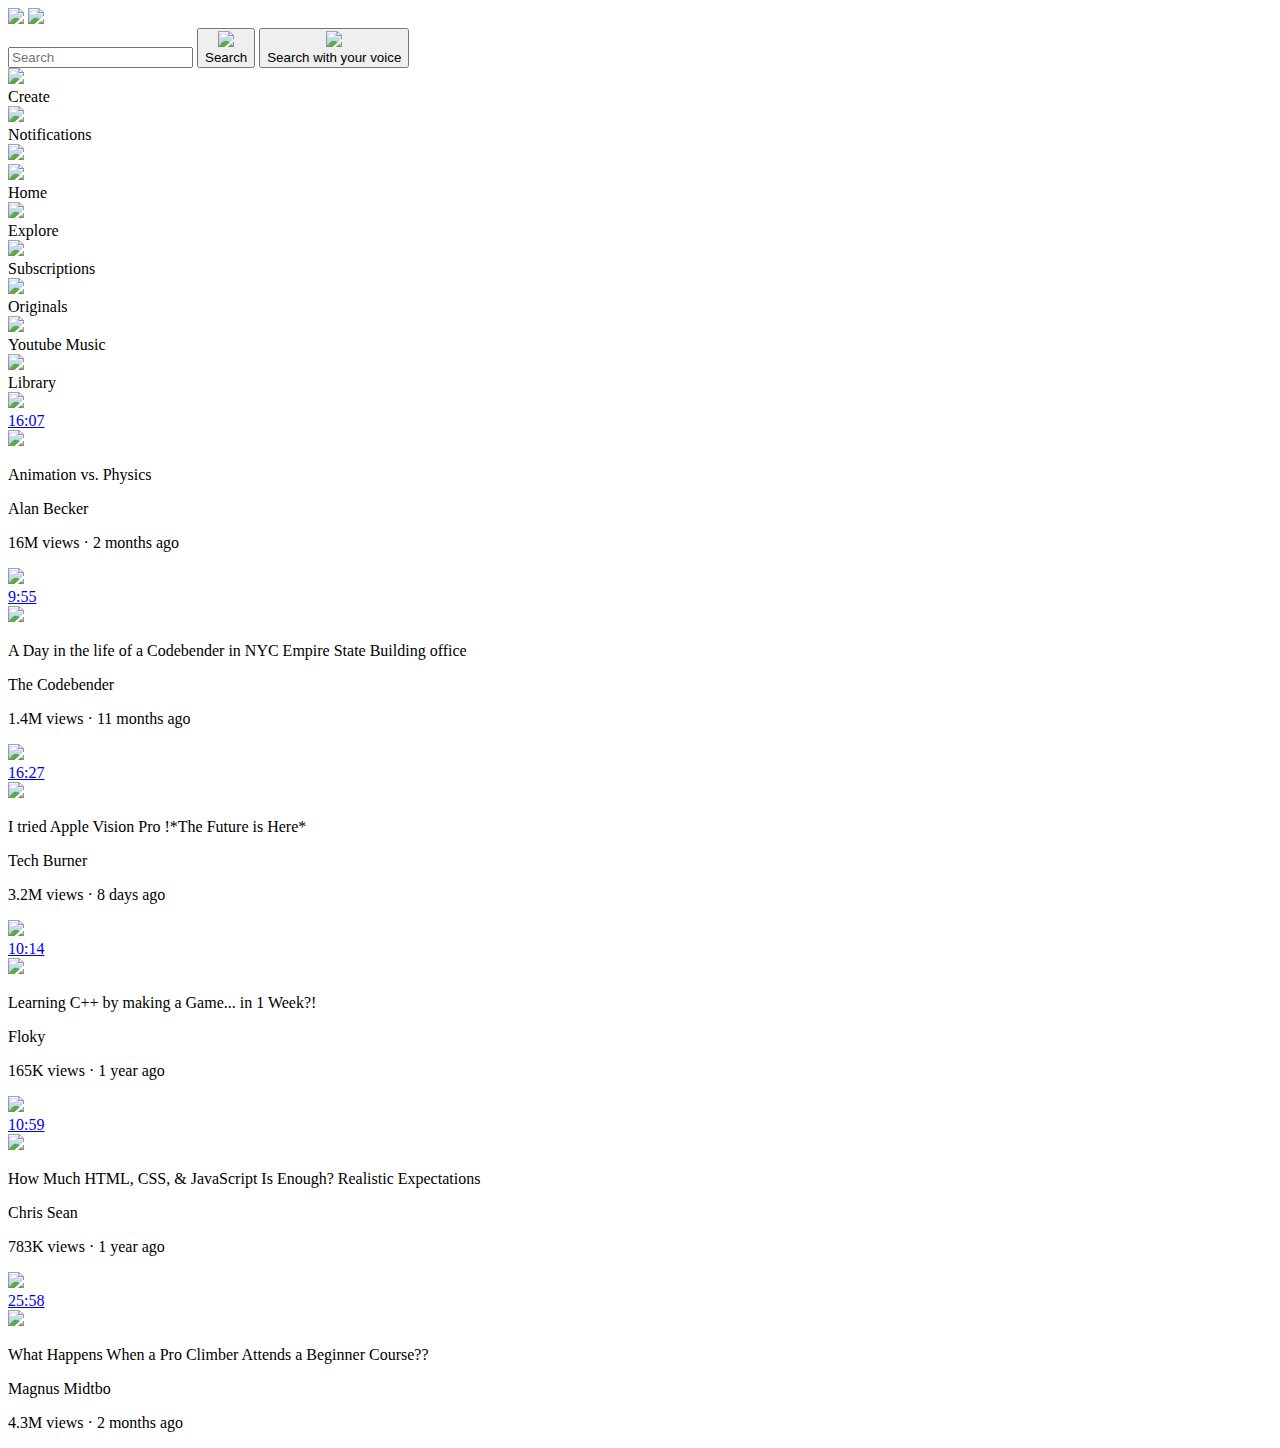
==== index.html @ 5e947237 "Update and rename youtube.html to index.html" ====
<!DOCTYPE html>
<html>

<head>
  <title>Youtube.com Clone</title>

  <link rel="stylesheet" href="/Youtube-Clone/youtube-styles/general.css">
  <link rel="stylesheet" href="/Youtube-Clone/youtube-styles/header.css">
  <link rel="stylesheet" href="/Youtube-Clone/youtube-styles/video.css">
  <link rel="stylesheet" href="/Youtube-Clone/youtube-styles/sidebar.css">

  <link rel="preconnect" href="https://fonts.googleapis.com">
  <link rel="preconnect" href="https://fonts.gstatic.com" crossorigin>
  <link
    href="https://fonts.googleapis.com/css2?family=Roboto:ital,wght@0,100;0,300;0,400;0,500;0,700;0,900;1,100;1,300;1,400;1,500;1,700;1,900&display=swap"
    rel="stylesheet">
</head>

<body>
  <div class="header">

    <div class="left-section">
      <img class="hamburger-menu" src="/Youtube-Clone/icons/hamburger-menu.svg">
      <img class="youtube-logo" src="/Youtube-Clone/icons/youtube-logo.svg">
    </div>

    <div class="middle-section">
      <input class="search-bar" type="text" placeholder="Search">
      <button class="search-button">
        <img class="search-icon" src="/Youtube-Clone/icons/search.svg">
        <div class="tooltip">Search</div>
      </button>
      <button class="voice-search-button">
        <img class="search" src="/Youtube-Clone/icons/voice-search-icon.svg">
        <div class="tooltip">Search with your voice</div>
      </button>
    </div>

    <div class="right-section">
      <div class="upload-icon-container">
        <img class="upload-icon" src="/Youtube-Clone/icons/upload.svg">
        <div class="tooltip">Create</div>
      </div>
      <div class="notifications-icon-container">
        <img class="notifications-icon" src="/Youtube-Clone/icons/notifications.svg">
        <div class="tooltip">Notifications</div>
      </div>
      <img class="profile-pic" src="/Youtube-Clone/icons/profilepic.jpeg">
    </div>
  </div>

  <div class="sidebar">
    <div class="sidebar-link">
      <img class="home" src="/Youtube-Clone/icons/home.svg">
      <div>Home</div>
    </div>
    <div class="sidebar-link">
      <img src="/Youtube-Clone/icons/explore.svg">
      <div>Explore</div>
    </div>
    <div class="sidebar-link">
      <img src="/Youtube-Clone/icons/subscriptions.svg">
      <div>Subscriptions</div>
    </div>
    <div class="sidebar-link">
      <img src="/Youtube-Clone/icons/originals.svg">
      <div>Originals</div>
    </div>
    <div class="sidebar-link">
      <img src="/Youtube-Clone/icons/youtube-music.svg">
      <div>Youtube Music</div>
    </div>
    <div class="sidebar-link">
      <img src="/Youtube-Clone/icons/library.svg">
      <div>Library</div>
    </div>
  </div>



  <div class="video-grid">
    <div class="video-preview">
      <div class="thumbnail-row">
        <a href="https://www.youtube.com/watch?v=ErMSHiQRnc8">
        <img class="thumbnail" src="/Youtube-Clone/thumbnail/img2.webp">
        <div class="video-time">16:07</div>
        </a>
      </div>
      <div class="video-info-grid">
        <div class="channel-picture">
          <img class="profile-picture" src="/Youtube-Clone/thumbnail/alanbecker.jpg">
        </div>
        <div class="video-info">
          <p class="video-title">
            Animation vs. Physics
          </p>
          <p class="video-author">
            Alan Becker
          </p>
          <p class="video-stats">
            16M views &#183; 2 months ago
          </p>
        </div>
      </div>
    </div>

    <div class="video-preview">
      <div class="thumbnail-row">
        <a href="https://www.youtube.com/watch?v=fVgq6j-krzU&pp=ygUgYSBkYXkgaW50aGUgbGlmZSBvZiBhIGNvZGViZW5kZXI%3D">
        <img class="thumbnail" src="/Youtube-Clone/thumbnail/img3.webp">
        <div class="video-time">9:55</div>
        </a>
      </div>
      <div class="video-info-grid">
        <div class="channel-picture">
          <img class="profile-picture" src="/Youtube-Clone/thumbnail/thecodebender.jpg">
        </div>
        <div class="video-info">
          <p class="video-title">
            A Day in the life of a Codebender in NYC Empire State Building office
          </p>
          <p class="video-author">
            The Codebender
          </p>
          <p class="video-stats">
            1.4M views &#183; 11 months ago
          </p>
        </div>
      </div>
    </div>

    <div class="video-preview">
      <div class="thumbnail-row">
        <a href="https://www.youtube.com/watch?v=9ZTu_aOSmfg">
        <img class="thumbnail" src="/Youtube-Clone/thumbnail/img4.webp">
        <div class="video-time">16:27</div>
        </a>
      </div>
      <div class="video-info-grid">
        <div class="channel-picture">
          <img class="profile-picture" src="/Youtube-Clone/thumbnail/4.jpg">
        </div>
        <div class="video-info">
          <p class="video-title">
            I tried Apple Vision Pro !*The Future is Here*
          </p>
          <p class="video-author">
            Tech Burner
          </p>
          <p class="video-stats">
            3.2M views &#183; 8 days ago
          </p>
        </div>
      </div>
    </div>

    <div class="video-preview">
      <div class="thumbnail-row">
        <a href="https://www.youtube.com/watch?v=y27SHJh706A">
        <img class="thumbnail" src="/Youtube-Clone/thumbnail/5.webp">
        <div class="video-time">10:14</div>
        </a>
      </div>
      <div class="video-info-grid">
        <div class="channel-picture">
          <img class="profile-picture" src="/Youtube-Clone/thumbnail/5.jpg">
        </div>
        <div class="video-info">
          <p class="video-title">
            Learning C++ by making a Game... in 1 Week?!
          </p>
          <p class="video-author">
            Floky
          </p>
          <p class="video-stats">
            165K views &#183; 1 year ago
          </p>
        </div>
      </div>
    </div>

    <div class="video-preview">
      <div class="thumbnail-row">
        <a href="https://www.youtube.com/watch?v=A7fF6czIxEo">
        <img class="thumbnail" src="/Youtube-Clone/thumbnail/6.webp">
        <div class="video-time">10:59</div>
        </a>
      </div>
      <div class="video-info-grid">
        <div class="channel-picture">
          <img class="profile-picture" src="/Youtube-Clone/thumbnail/6.jpg">
        </div>
        <div class="video-info">
          <p class="video-title">
            How Much HTML, CSS, & JavaScript Is Enough? Realistic Expectations
          </p>
          <p class="video-author">
            Chris Sean
          </p>
          <p class="video-stats">
            783K views &#183; 1 year ago
          </p>
        </div>
      </div>
    </div>


    <div class="video-preview">
      <div class="thumbnail-row">
        <a href="https://www.youtube.com/watch?v=oRapwDWgElQ">
        <img class="thumbnail" src="/Youtube-Clone/thumbnail/7.webp">
        <div class="video-time">25:58</div>
        </a>
      </div>
      <div class="video-info-grid">
        <div class="channel-picture">
          <img class="profile-picture" src="/Youtube-Clone/thumbnail/7.jpg">
        </div>
        <div class="video-info">
          <p class="video-title">
            What Happens When a Pro Climber Attends a Beginner Course??
          </p>
          <p class="video-author">
            Magnus Midtbo
          </p>
          <p class="video-stats">
            4.3M views &#183; 2 months ago
          </p>
        </div>
      </div>
    </div>


  </div>




</body>

</html>
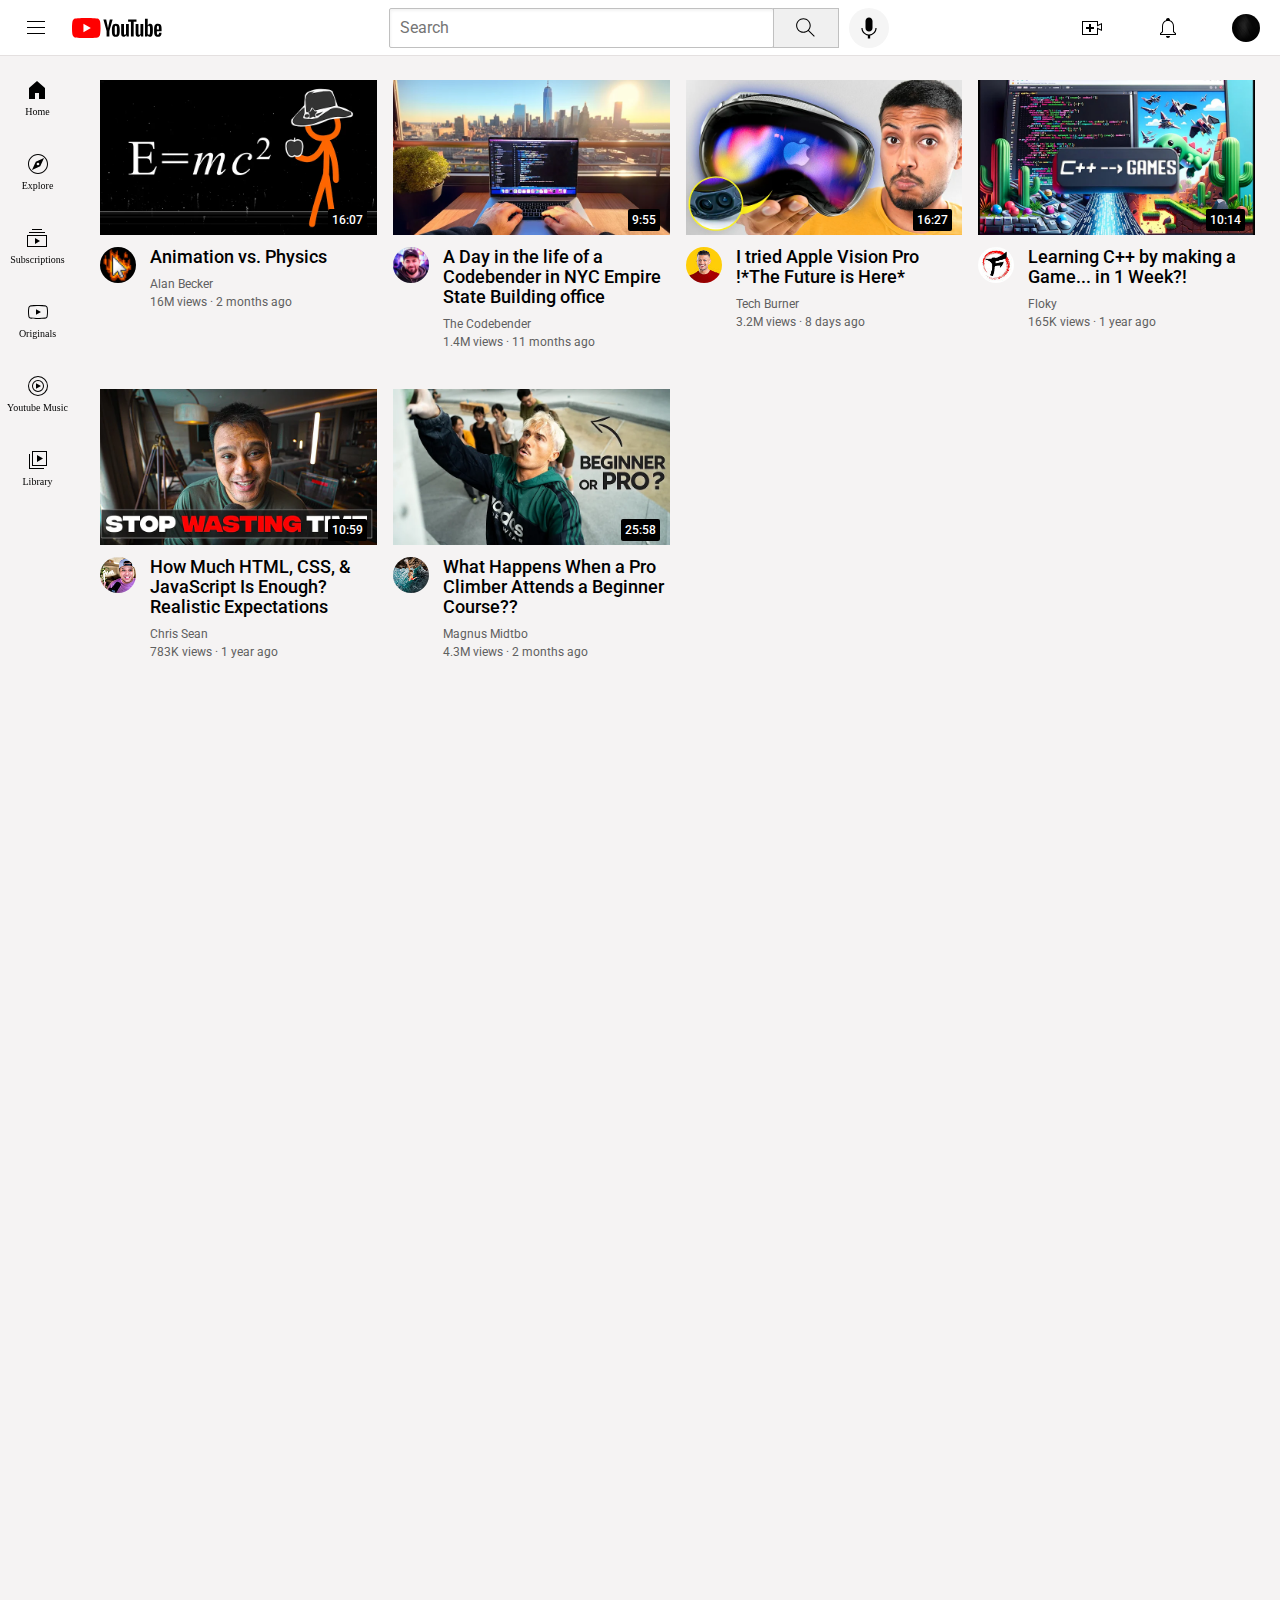
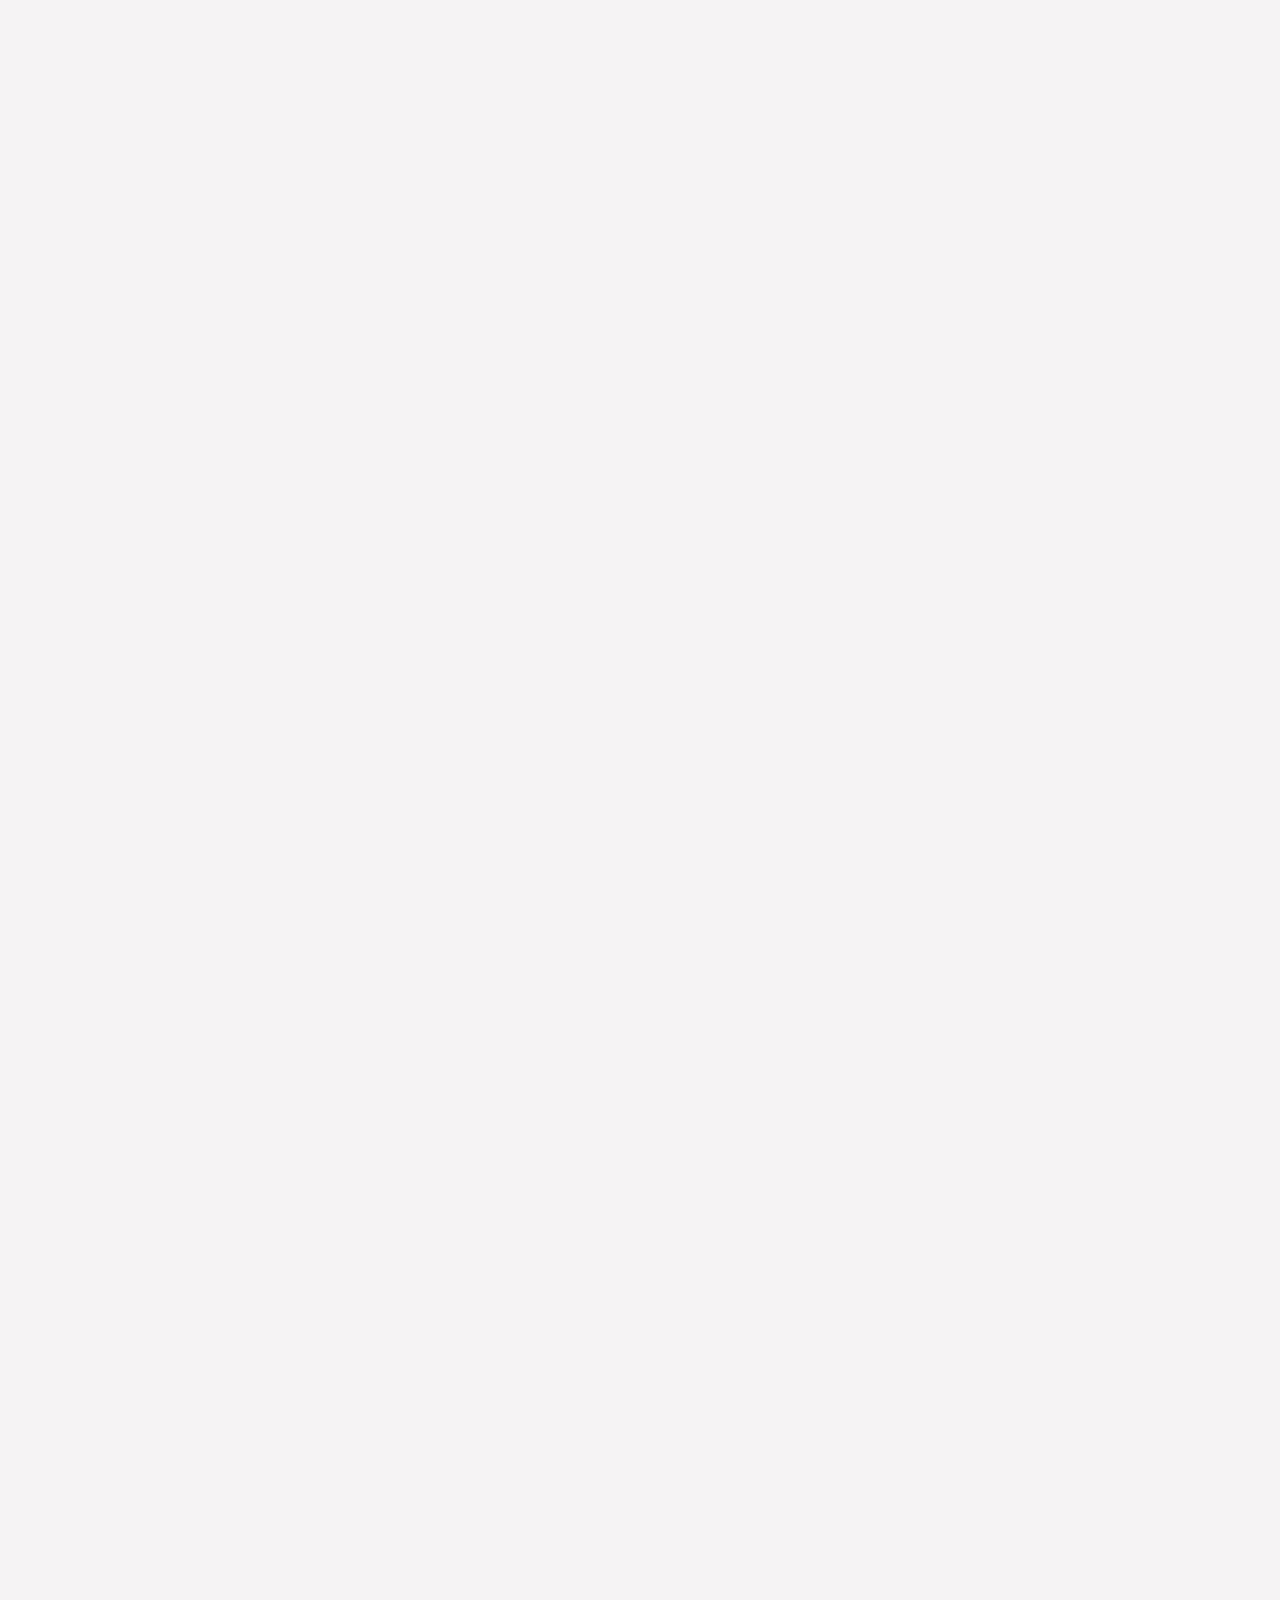
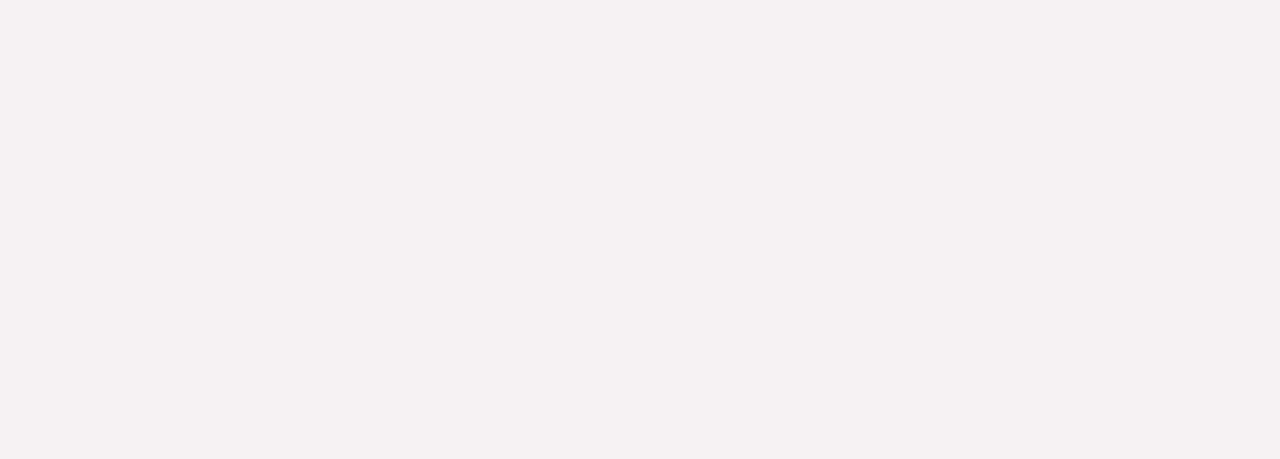
==== commit fd1b57ac: "Update index.html" ====
--- a/index.html
+++ b/index.html
@@ -4,10 +4,10 @@
 <head>
   <title>Youtube.com Clone</title>
 
-  <link rel="stylesheet" href="/Youtube-Clone/youtube-styles/general.css">
-  <link rel="stylesheet" href="/Youtube-Clone/youtube-styles/header.css">
-  <link rel="stylesheet" href="/Youtube-Clone/youtube-styles/video.css">
-  <link rel="stylesheet" href="/Youtube-Clone/youtube-styles/sidebar.css">
+  <link rel="stylesheet" href="/youtube-styles/general.css">
+  <link rel="stylesheet" href="/youtube-styles/header.css">
+  <link rel="stylesheet" href="/youtube-styles/video.css">
+  <link rel="stylesheet" href="/youtube-styles/sidebar.css">
 
   <link rel="preconnect" href="https://fonts.googleapis.com">
   <link rel="preconnect" href="https://fonts.gstatic.com" crossorigin>
@@ -20,58 +20,58 @@
   <div class="header">
 
     <div class="left-section">
-      <img class="hamburger-menu" src="/Youtube-Clone/icons/hamburger-menu.svg">
-      <img class="youtube-logo" src="/Youtube-Clone/icons/youtube-logo.svg">
+      <img class="hamburger-menu" src="/icons/hamburger-menu.svg">
+      <img class="youtube-logo" src="/icons/youtube-logo.svg">
     </div>
 
     <div class="middle-section">
       <input class="search-bar" type="text" placeholder="Search">
       <button class="search-button">
-        <img class="search-icon" src="/Youtube-Clone/icons/search.svg">
+        <img class="search-icon" src="/icons/search.svg">
         <div class="tooltip">Search</div>
       </button>
       <button class="voice-search-button">
-        <img class="search" src="/Youtube-Clone/icons/voice-search-icon.svg">
+        <img class="search" src="/icons/voice-search-icon.svg">
         <div class="tooltip">Search with your voice</div>
       </button>
     </div>
 
     <div class="right-section">
       <div class="upload-icon-container">
-        <img class="upload-icon" src="/Youtube-Clone/icons/upload.svg">
+        <img class="upload-icon" src="/icons/upload.svg">
         <div class="tooltip">Create</div>
       </div>
       <div class="notifications-icon-container">
-        <img class="notifications-icon" src="/Youtube-Clone/icons/notifications.svg">
+        <img class="notifications-icon" src="/icons/notifications.svg">
         <div class="tooltip">Notifications</div>
       </div>
-      <img class="profile-pic" src="/Youtube-Clone/icons/profilepic.jpeg">
+      <img class="profile-pic" src="/icons/profilepic.jpeg">
     </div>
   </div>
 
   <div class="sidebar">
     <div class="sidebar-link">
-      <img class="home" src="/Youtube-Clone/icons/home.svg">
+      <img class="home" src="/icons/home.svg">
       <div>Home</div>
     </div>
     <div class="sidebar-link">
-      <img src="/Youtube-Clone/icons/explore.svg">
+      <img src="/icons/explore.svg">
       <div>Explore</div>
     </div>
     <div class="sidebar-link">
-      <img src="/Youtube-Clone/icons/subscriptions.svg">
+      <img src="/icons/subscriptions.svg">
       <div>Subscriptions</div>
     </div>
     <div class="sidebar-link">
-      <img src="/Youtube-Clone/icons/originals.svg">
+      <img src="/icons/originals.svg">
       <div>Originals</div>
     </div>
     <div class="sidebar-link">
-      <img src="/Youtube-Clone/icons/youtube-music.svg">
+      <img src="/icons/youtube-music.svg">
       <div>Youtube Music</div>
     </div>
     <div class="sidebar-link">
-      <img src="/Youtube-Clone/icons/library.svg">
+      <img src="/icons/library.svg">
       <div>Library</div>
     </div>
   </div>
@@ -82,13 +82,13 @@
     <div class="video-preview">
       <div class="thumbnail-row">
         <a href="https://www.youtube.com/watch?v=ErMSHiQRnc8">
-        <img class="thumbnail" src="/Youtube-Clone/thumbnail/img2.webp">
+        <img class="thumbnail" src="/thumbnail/img2.webp">
         <div class="video-time">16:07</div>
         </a>
       </div>
       <div class="video-info-grid">
         <div class="channel-picture">
-          <img class="profile-picture" src="/Youtube-Clone/thumbnail/alanbecker.jpg">
+          <img class="profile-picture" src="/thumbnail/alanbecker.jpg">
         </div>
         <div class="video-info">
           <p class="video-title">
@@ -107,13 +107,13 @@
     <div class="video-preview">
       <div class="thumbnail-row">
         <a href="https://www.youtube.com/watch?v=fVgq6j-krzU&pp=ygUgYSBkYXkgaW50aGUgbGlmZSBvZiBhIGNvZGViZW5kZXI%3D">
-        <img class="thumbnail" src="/Youtube-Clone/thumbnail/img3.webp">
+        <img class="thumbnail" src="/thumbnail/img3.webp">
         <div class="video-time">9:55</div>
         </a>
       </div>
       <div class="video-info-grid">
         <div class="channel-picture">
-          <img class="profile-picture" src="/Youtube-Clone/thumbnail/thecodebender.jpg">
+          <img class="profile-picture" src="/thumbnail/thecodebender.jpg">
         </div>
         <div class="video-info">
           <p class="video-title">
@@ -132,13 +132,13 @@
     <div class="video-preview">
       <div class="thumbnail-row">
         <a href="https://www.youtube.com/watch?v=9ZTu_aOSmfg">
-        <img class="thumbnail" src="/Youtube-Clone/thumbnail/img4.webp">
+        <img class="thumbnail" src="/thumbnail/img4.webp">
         <div class="video-time">16:27</div>
         </a>
       </div>
       <div class="video-info-grid">
         <div class="channel-picture">
-          <img class="profile-picture" src="/Youtube-Clone/thumbnail/4.jpg">
+          <img class="profile-picture" src="/thumbnail/4.jpg">
         </div>
         <div class="video-info">
           <p class="video-title">
@@ -157,13 +157,13 @@
     <div class="video-preview">
       <div class="thumbnail-row">
         <a href="https://www.youtube.com/watch?v=y27SHJh706A">
-        <img class="thumbnail" src="/Youtube-Clone/thumbnail/5.webp">
+        <img class="thumbnail" src="/thumbnail/5.webp">
         <div class="video-time">10:14</div>
         </a>
       </div>
       <div class="video-info-grid">
         <div class="channel-picture">
-          <img class="profile-picture" src="/Youtube-Clone/thumbnail/5.jpg">
+          <img class="profile-picture" src="/thumbnail/5.jpg">
         </div>
         <div class="video-info">
           <p class="video-title">
@@ -182,13 +182,13 @@
     <div class="video-preview">
       <div class="thumbnail-row">
         <a href="https://www.youtube.com/watch?v=A7fF6czIxEo">
-        <img class="thumbnail" src="/Youtube-Clone/thumbnail/6.webp">
+        <img class="thumbnail" src="/thumbnail/6.webp">
         <div class="video-time">10:59</div>
         </a>
       </div>
       <div class="video-info-grid">
         <div class="channel-picture">
-          <img class="profile-picture" src="/Youtube-Clone/thumbnail/6.jpg">
+          <img class="profile-picture" src="/thumbnail/6.jpg">
         </div>
         <div class="video-info">
           <p class="video-title">
@@ -208,13 +208,13 @@
     <div class="video-preview">
       <div class="thumbnail-row">
         <a href="https://www.youtube.com/watch?v=oRapwDWgElQ">
-        <img class="thumbnail" src="/Youtube-Clone/thumbnail/7.webp">
+        <img class="thumbnail" src="/thumbnail/7.webp">
         <div class="video-time">25:58</div>
         </a>
       </div>
       <div class="video-info-grid">
         <div class="channel-picture">
-          <img class="profile-picture" src="/Youtube-Clone/thumbnail/7.jpg">
+          <img class="profile-picture" src="/thumbnail/7.jpg">
         </div>
         <div class="video-info">
           <p class="video-title">
--- a/youtube-styles/general.css
+++ b/youtube-styles/general.css
@@ -0,0 +1,14 @@
+p {
+  font-family: Roboto, Arial;
+  margin-top: 0;
+  margin-bottom: 0;
+}
+
+body{
+  margin: 0;
+  padding-top: 80px;
+  padding-left: 100px;
+  padding-right: 25px;
+  padding-bottom: 3000px;
+  background-color: rgb(245, 243, 243);
+}--- a/youtube-styles/header.css
+++ b/youtube-styles/header.css
@@ -0,0 +1,156 @@
+.header{
+  height: 55px;
+  background-color: white;
+  display: flex;
+  flex-direction: row;
+  align-items: center;
+  justify-content: space-between;
+  position: fixed;
+  top: 0px;
+  left: 0px;
+  right: 0px;
+  border-bottom-width: 1px;
+  border-bottom-style: solid;
+  border-bottom-color: rgb(228, 224, 224);
+  z-index: 100;
+
+}
+
+.left-section{
+  display: flex;
+  align-items: center;
+}
+
+.hamburger-menu{
+  height: 24px;
+  margin-left: 24px;
+  margin-right: 24px;
+}
+
+.youtube-logo{
+  height: 20px;
+}
+
+.middle-section{
+  display: flex;
+  align-items: center;
+  flex: 1;
+  margin-left: 70px;
+  margin-right: 35px;
+  max-width: 500px;
+}
+
+.search-bar{
+  flex: 1;
+  height: 36px;
+  padding-left: 10px;
+  font-size: 16px;
+  border-width: 1px;
+  border-style: solid;
+  border-color: rgb(192, 192, 192);
+  border-radius: 2px;
+  box-shadow: inset 1px 2px 3px rgba(0, 0, 0, 0.05);
+  width: 0;
+}
+
+.search-bar::placeholder{
+  font-family: Roboto, Arial;
+  font-size: 16px;
+}
+
+.search-button{
+  height: 40px;
+  width: 66px;
+  background-color: rgb(240, 240, 240);
+  border-width: 1px;
+  border-style: solid;
+  border-color: rgb(192, 192, 192);
+  margin-left: -1px;
+  margin-right: 10px;
+}
+
+.search-button,
+.voice-search-button,
+.upload-icon-container,
+.notifications-icon-container
+{
+  position: relative;
+  display: flex;
+  justify-content: center;
+  align-items: center;
+  cursor: pointer;
+
+}
+
+.search-button .tooltip,
+.voice-search-button .tooltip,
+.upload-icon-container .tooltip,
+.notifications-icon-container .tooltip
+{
+  font-family: Roboto, Arial;
+  position: absolute;
+  background-color: gray;
+  padding-left: 8px;
+  padding-right: 8px;
+  padding-top: 4px;
+  padding-bottom: 4px;
+  border-radius: 2px;
+  font-size: 12px;
+  bottom: -30px;
+  color: white;
+  opacity: 0;
+  transition: opacity 0.15s;
+  pointer-events: none;
+  white-space: nowrap;
+}
+
+.search-button:hover .tooltip,
+.voice-search-button:hover .tooltip,
+.upload-icon-container:hover .tooltip,
+.notifications-icon-container:hover .tooltip
+{
+  opacity: 1;
+}
+
+.search-icon{
+  height: 25px;
+}
+
+.voice-search-button{
+  height: 40px;
+  width: 40px;
+  border-radius: 20px;
+  border: none;
+  background-color: rgb(245, 245, 245);
+}
+
+
+.voie-search-icon{
+  height: 24px;
+}
+
+
+.right-section{
+  display: flex;
+  margin-right: 20px;
+  align-items: center;
+  justify-content: space-between;
+  flex-shrink: 0;
+  width: 180px;
+}
+
+.upload-icon{
+  height: 24px;
+}
+
+
+.notifications-icon{
+  height: 24px;
+}
+
+.profile-pic{
+  width: 28px;
+  height: 28px;
+  border-radius: 30px;
+}
+
--- a/youtube-styles/video.css
+++ b/youtube-styles/video.css
@@ -0,0 +1,78 @@
+
+
+.thumbnail{
+  width: 100%;
+}
+
+.video-info-grid{
+  display: grid;
+  grid-template-columns: 50px 1fr;
+}
+
+.profile-picture{
+  width: 36px;
+  border-radius: 50px;
+}
+
+.thumbnail-row{
+  margin-bottom: 8px;
+  position: relative;
+}
+
+
+.video-title{
+  margin-top: 0px;
+  font-size: 18px;
+  font-weight: 500;
+  line-height: 20px;
+  margin-bottom: 10px;
+}
+
+.video-author, .video-stats{
+  font-size: 12px;
+  color: rgb(96, 96, 96);
+}
+
+.video-author{
+  margin-bottom: 4px;
+}
+
+.video-grid{
+  display: grid;
+  grid-template-columns: 1fr 1fr 1fr;
+  column-gap: 16px;
+  row-gap: 40px;
+
+}
+
+@media(max-width: 750px){
+  .video-grid{
+    grid-template-columns: 1fr 1fr;
+  }
+}
+
+@media(min-width: 1000px){
+  .video-grid{
+    grid-template-columns: 1fr 1fr 1fr 1fr; 
+  }
+}
+
+@media(max-width: 750px) and (min-width: 999px){
+  .video-grid{
+    grid-template-columns: 1fr 1fr 1fr;
+  }
+}
+
+.video-time{
+  font-family: Roboto, Arial;
+  font-size: 12px;
+  font-weight: 500;
+  padding: 4px;
+  border-radius: 2px;
+  color: white;
+  background-color: black;
+  position: absolute;
+  bottom: 8px;
+  right: 10px;
+
+}--- a/youtube-styles/sidebar.css
+++ b/youtube-styles/sidebar.css
@@ -0,0 +1,34 @@
+.sidebar{
+  position: fixed;
+  top: 55px;
+  left: 0;
+  bottom: 0;
+  width: 75px;
+  justify-items: center;
+  z-index: 101;
+  padding-top: 5px;
+
+}
+
+.sidebar-link{
+  height: 74px;
+  display: flex;
+  flex-direction: column;
+  justify-content: center;
+  align-items: center; 
+  cursor: pointer;
+}
+
+.sidebar-link:hover{
+  background-color: lightgray;
+}
+
+.sidebar-link img{
+ height: 24px;
+ margin-bottom: 4px ;
+}
+
+.sidebar-link div{
+  font-size: Roboto, Arial;
+  font-size: 10px;
+}